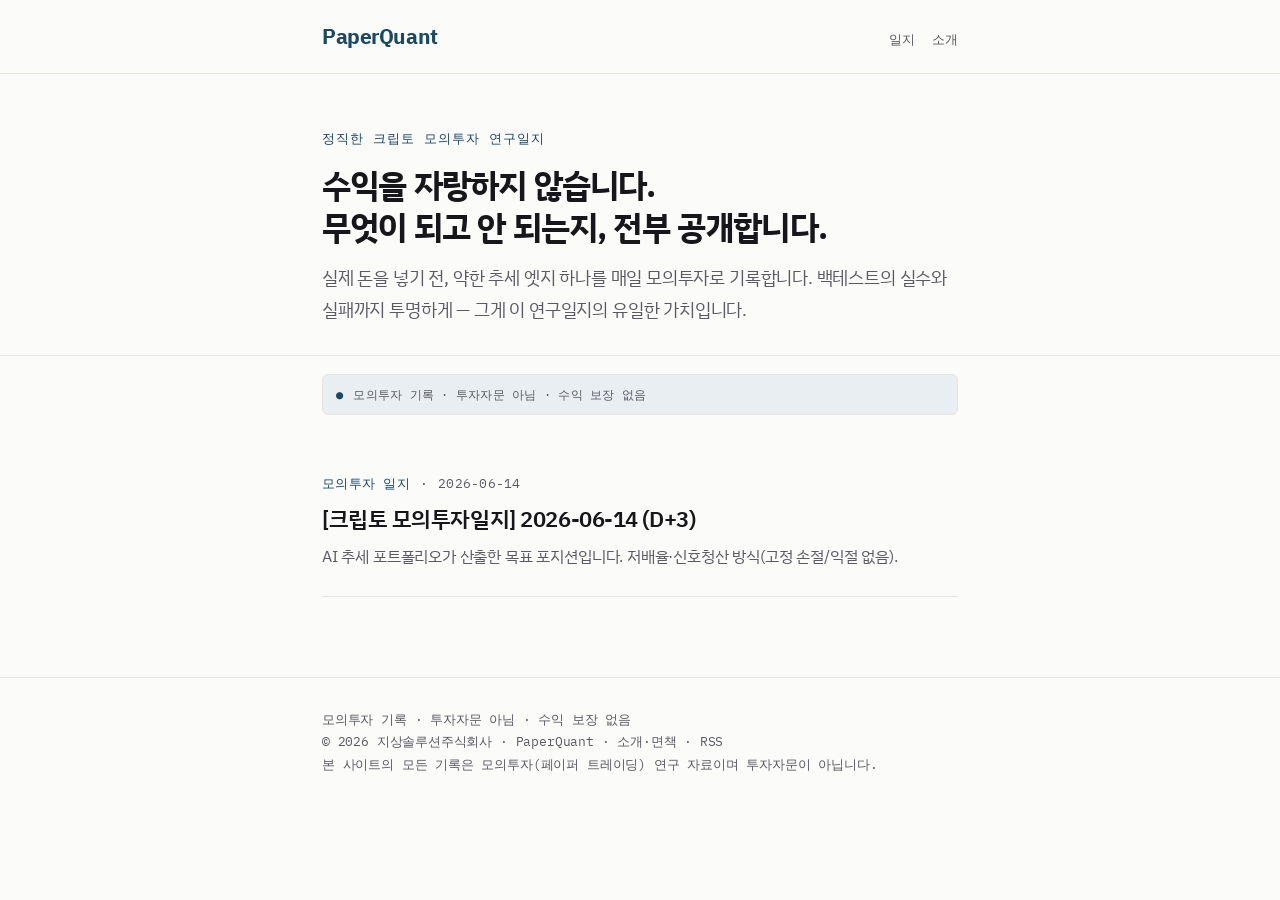
==== index.html @ 81687cf3 "자동발행: index.html" ====
<!doctype html><html lang="ko"><head><meta charset="utf-8">
<meta name="viewport" content="width=device-width,initial-scale=1">
<title>PaperQuant — 정직한 크립토 모의투자 연구일지</title>
<meta name="description" content="수익을 자랑하지 않습니다. 무엇이 진짜 되고 무엇이 안 되는지 백테스트와 실시간 모의투자로 전부 공개하는 연구일지.">
<link rel="canonical" href="https://paperquant.com/">
<meta property="og:type" content="article"><meta property="og:title" content="PaperQuant — 정직한 크립토 모의투자 연구일지">
<meta property="og:description" content="수익을 자랑하지 않습니다. 무엇이 진짜 되고 무엇이 안 되는지 백테스트와 실시간 모의투자로 전부 공개하는 연구일지."><meta property="og:url" content="https://paperquant.com/">
<meta property="og:site_name" content="PaperQuant">
<link rel="preconnect" href="https://fonts.googleapis.com"><link rel="preconnect" href="https://fonts.gstatic.com" crossorigin>
<link href="https://fonts.googleapis.com/css2?family=IBM+Plex+Mono:wght@400;500&family=IBM+Plex+Sans+KR:wght@400;500;600;700&display=swap" rel="stylesheet">
<link rel="stylesheet" href="/style.css">
</head><body><header class="site-head"><div class="wrap">
<div class="brand"><a href="/">Paper<b>Quant</b></a></div>
<nav class="nav"><a href="/">일지</a><a href="/about.html">소개</a></nav>
</div></header><section class="hero"><div class="wrap">
<div class="eyebrow">정직한 크립토 모의투자 연구일지</div>
<h1>수익을 자랑하지 않습니다.<br>무엇이 되고 안 되는지, 전부 공개합니다.</h1>
<p>실제 돈을 넣기 전, 약한 추세 엣지 하나를 매일 모의투자로 기록합니다. 백테스트의 실수와 실패까지 투명하게 — 그게 이 연구일지의 유일한 가치입니다.</p>
</div></section><main class="wrap"><div class="strip"><span class="dot">●</span>모의투자 기록 · 투자자문 아님 · 수익 보장 없음</div>
<section class="list"><article class="post-item">
<div class="meta"><span class="cat">모의투자 일지</span><span>·</span><span>2026-06-14</span></div>
<h2><a href="/posts/2026-06-14.html">[크립토 모의투자일지] 2026-06-14 (D+3)</a></h2>
<p class="sum">AI 추세 포트폴리오가 산출한 목표 포지션입니다. 저배율·신호청산 방식(고정 손절/익절 없음).</p></article></section></main><footer class="site-foot"><div class="wrap">
모의투자 기록 · 투자자문 아님 · 수익 보장 없음<br>
© 2026 지상솔루션주식회사 · PaperQuant · <a href="/about.html">소개·면책</a> · <a href="/rss.xml">RSS</a><br>
본 사이트의 모든 기록은 모의투자(페이퍼 트레이딩) 연구 자료이며 투자자문이 아닙니다.
</div></footer></body></html>
---- style.css ----
/* PaperQuant — 정직한 모의투자 연구일지 */
:root{
  --paper:#FBFBF9; --card:#FFFFFF; --ink:#17171B; --muted:#5A5A63;
  --accent:#1B4965; --accent-soft:#E8EEF2;
  --up:#1E7A52; --down:#B23A2E; --hair:#E6E4DD;
  --mono:"IBM Plex Mono",ui-monospace,SFMono-Regular,Menlo,monospace;
  --sans:"IBM Plex Sans KR","IBM Plex Sans",system-ui,-apple-system,"Apple SD Gothic Neo",sans-serif;
  --wrap:680px;
}
*{box-sizing:border-box}
html{-webkit-text-size-adjust:100%}
body{margin:0;background:var(--paper);color:var(--ink);font-family:var(--sans);
  font-size:18px;line-height:1.75;font-weight:400;letter-spacing:-.01em;
  text-rendering:optimizeLegibility;-webkit-font-smoothing:antialiased}
a{color:var(--accent);text-decoration:none}
a:hover{text-decoration:underline;text-underline-offset:3px}
.wrap{max-width:var(--wrap);margin:0 auto;padding:0 22px}

/* header */
.site-head{border-bottom:1px solid var(--hair);background:var(--paper);position:sticky;top:0;z-index:10}
.site-head .wrap{display:flex;align-items:baseline;justify-content:space-between;padding-top:18px;padding-bottom:18px}
.brand{font-weight:700;font-size:21px;letter-spacing:-.02em;color:var(--ink)}
.brand b{color:var(--accent)}
.nav{font-family:var(--mono);font-size:13px}
.nav a{color:var(--muted);margin-left:18px}

/* transparency strip — signature */
.strip{font-family:var(--mono);font-size:12px;letter-spacing:.02em;color:var(--muted);
  background:var(--accent-soft);border:1px solid var(--hair);border-radius:6px;
  padding:9px 13px;margin:18px 0;display:flex;gap:10px;flex-wrap:wrap;align-items:center}
.strip .dot{color:var(--accent)}

/* hero */
.hero{padding:54px 0 30px;border-bottom:1px solid var(--hair)}
.eyebrow{font-family:var(--mono);font-size:12.5px;letter-spacing:.08em;text-transform:uppercase;color:var(--accent)}
.hero h1{font-size:33px;line-height:1.28;font-weight:700;letter-spacing:-.025em;margin:14px 0 14px}
.hero p{font-size:18px;color:var(--muted);margin:0;max-width:60ch}

/* post list */
.list{padding:14px 0 40px}
.post-item{padding:26px 0;border-bottom:1px solid var(--hair)}
.post-item .meta{font-family:var(--mono);font-size:12.5px;color:var(--muted);letter-spacing:.02em;display:flex;gap:10px;flex-wrap:wrap}
.post-item .cat{color:var(--accent)}
.post-item h2{font-size:22px;line-height:1.4;font-weight:600;letter-spacing:-.02em;margin:9px 0 7px}
.post-item h2 a{color:var(--ink)}
.post-item .sum{color:var(--muted);font-size:16px;margin:0}

/* article */
.article{padding:40px 0 24px}
.article .eyebrow{margin-bottom:12px}
.article h1{font-size:30px;line-height:1.32;font-weight:700;letter-spacing:-.025em;margin:0 0 22px}
.article-body{font-size:18px}
.article-body h2{font-size:22px;font-weight:600;letter-spacing:-.02em;margin:40px 0 12px;line-height:1.4}
.article-body h3{font-size:18.5px;font-weight:600;margin:28px 0 8px}
.article-body p{margin:16px 0}
.article-body ul,.article-body ol{margin:16px 0;padding-left:22px}
.article-body li{margin:6px 0}
.article-body strong{font-weight:600}
.article-body em{color:var(--muted);font-style:normal;border-bottom:1px dotted var(--muted)}
.article-body blockquote{font-family:var(--mono);font-size:13.5px;line-height:1.7;color:var(--muted);
  background:var(--accent-soft);border-left:3px solid var(--accent);border-radius:0 6px 6px 0;
  margin:24px 0;padding:14px 16px}
.article-body code{font-family:var(--mono);font-size:.86em;background:#F1F0EB;padding:1px 5px;border-radius:4px}
.article-body hr{border:0;border-top:1px solid var(--hair);margin:30px 0}
.article-body table{width:100%;border-collapse:collapse;font-family:var(--mono);font-size:13.5px;margin:20px 0}
.article-body th,.article-body td{border:1px solid var(--hair);padding:8px 10px;text-align:left}
.article-body th{background:var(--accent-soft);color:var(--accent)}
.num-up{color:var(--up);font-family:var(--mono)}
.num-down{color:var(--down);font-family:var(--mono)}
.tags{font-family:var(--mono);font-size:12.5px;color:var(--muted);margin:22px 0 8px}

/* ad slot */
.adslot{margin:30px 0;min-height:1px}

/* footer */
.site-foot{border-top:1px solid var(--hair);margin-top:40px;padding:30px 0 60px}
.site-foot .wrap{font-family:var(--mono);font-size:12.5px;color:var(--muted);line-height:1.8}
.site-foot a{color:var(--muted)}
.back{font-family:var(--mono);font-size:13px;color:var(--accent);display:inline-block;margin:30px 0 0}

@media (max-width:560px){
  body{font-size:17px}
  .hero h1{font-size:27px}.article h1{font-size:25px}
  .nav a{margin-left:13px}
}
@media (prefers-reduced-motion:reduce){*{scroll-behavior:auto}}
:focus-visible{outline:2px solid var(--accent);outline-offset:2px}
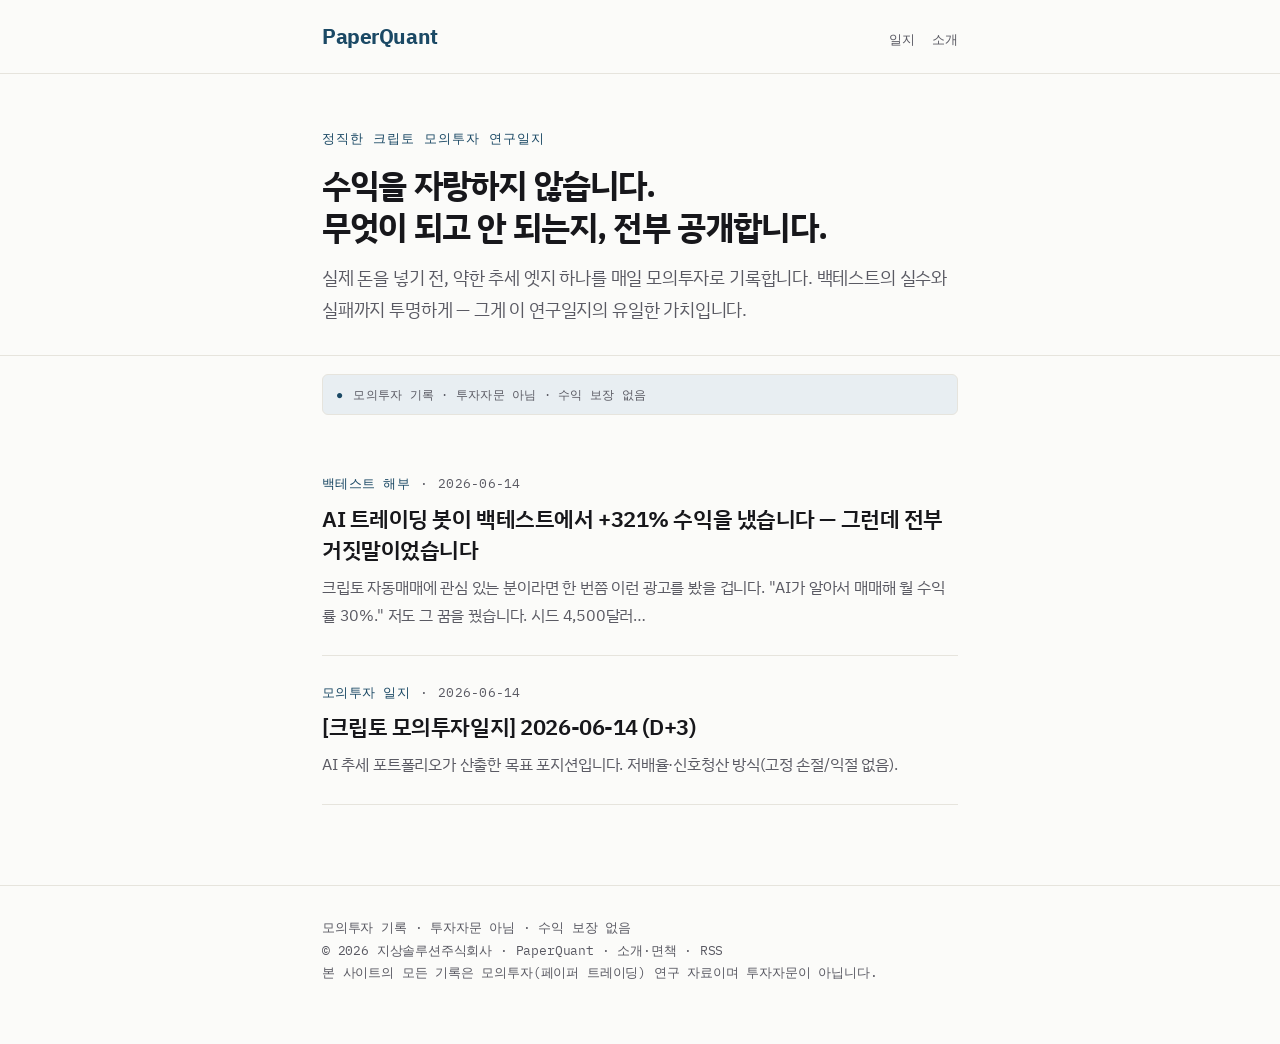
==== commit a0df682f: "자동발행: index.html" ====
--- a/index.html
+++ b/index.html
@@ -18,6 +18,9 @@
 <p>실제 돈을 넣기 전, 약한 추세 엣지 하나를 매일 모의투자로 기록합니다. 백테스트의 실수와 실패까지 투명하게 — 그게 이 연구일지의 유일한 가치입니다.</p>
 </div></section><main class="wrap"><div class="strip"><span class="dot">●</span>모의투자 기록 · 투자자문 아님 · 수익 보장 없음</div>
 <section class="list"><article class="post-item">
+<div class="meta"><span class="cat">백테스트 해부</span><span>·</span><span>2026-06-14</span></div>
+<h2><a href="/posts/ai-321.html">AI 트레이딩 봇이 백테스트에서 +321% 수익을 냈습니다 — 그런데 전부 거짓말이었습니다</a></h2>
+<p class="sum">크립토 자동매매에 관심 있는 분이라면 한 번쯤 이런 광고를 봤을 겁니다. &quot;AI가 알아서 매매해 월 수익률 30%.&quot; 저도 그 꿈을 꿨습니다. 시드 4,500달러…</p></article><article class="post-item">
 <div class="meta"><span class="cat">모의투자 일지</span><span>·</span><span>2026-06-14</span></div>
 <h2><a href="/posts/2026-06-14.html">[크립토 모의투자일지] 2026-06-14 (D+3)</a></h2>
 <p class="sum">AI 추세 포트폴리오가 산출한 목표 포지션입니다. 저배율·신호청산 방식(고정 손절/익절 없음).</p></article></section></main><footer class="site-foot"><div class="wrap">
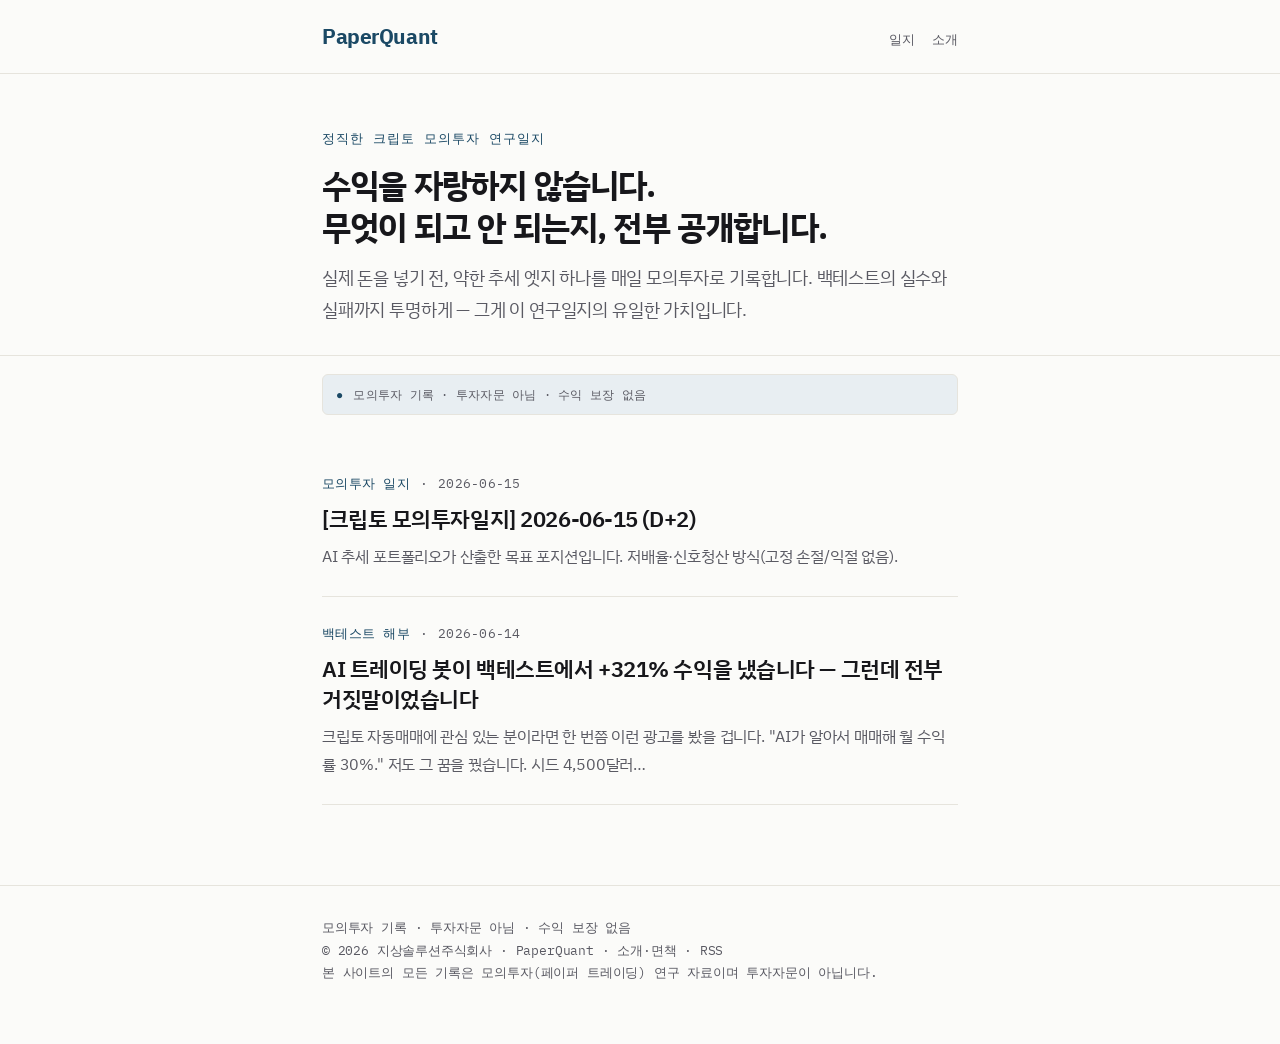
==== commit 878179f3: "자동발행: index.html" ====
--- a/index.html
+++ b/index.html
@@ -18,12 +18,12 @@
 <p>실제 돈을 넣기 전, 약한 추세 엣지 하나를 매일 모의투자로 기록합니다. 백테스트의 실수와 실패까지 투명하게 — 그게 이 연구일지의 유일한 가치입니다.</p>
 </div></section><main class="wrap"><div class="strip"><span class="dot">●</span>모의투자 기록 · 투자자문 아님 · 수익 보장 없음</div>
 <section class="list"><article class="post-item">
+<div class="meta"><span class="cat">모의투자 일지</span><span>·</span><span>2026-06-15</span></div>
+<h2><a href="/posts/2026-06-15.html">[크립토 모의투자일지] 2026-06-15 (D+2)</a></h2>
+<p class="sum">AI 추세 포트폴리오가 산출한 목표 포지션입니다. 저배율·신호청산 방식(고정 손절/익절 없음).</p></article><article class="post-item">
 <div class="meta"><span class="cat">백테스트 해부</span><span>·</span><span>2026-06-14</span></div>
 <h2><a href="/posts/ai-321.html">AI 트레이딩 봇이 백테스트에서 +321% 수익을 냈습니다 — 그런데 전부 거짓말이었습니다</a></h2>
-<p class="sum">크립토 자동매매에 관심 있는 분이라면 한 번쯤 이런 광고를 봤을 겁니다. &quot;AI가 알아서 매매해 월 수익률 30%.&quot; 저도 그 꿈을 꿨습니다. 시드 4,500달러…</p></article><article class="post-item">
-<div class="meta"><span class="cat">모의투자 일지</span><span>·</span><span>2026-06-14</span></div>
-<h2><a href="/posts/2026-06-14.html">[크립토 모의투자일지] 2026-06-14 (D+3)</a></h2>
-<p class="sum">AI 추세 포트폴리오가 산출한 목표 포지션입니다. 저배율·신호청산 방식(고정 손절/익절 없음).</p></article></section></main><footer class="site-foot"><div class="wrap">
+<p class="sum">크립토 자동매매에 관심 있는 분이라면 한 번쯤 이런 광고를 봤을 겁니다. &quot;AI가 알아서 매매해 월 수익률 30%.&quot; 저도 그 꿈을 꿨습니다. 시드 4,500달러…</p></article></section></main><footer class="site-foot"><div class="wrap">
 모의투자 기록 · 투자자문 아님 · 수익 보장 없음<br>
 © 2026 지상솔루션주식회사 · PaperQuant · <a href="/about.html">소개·면책</a> · <a href="/rss.xml">RSS</a><br>
 본 사이트의 모든 기록은 모의투자(페이퍼 트레이딩) 연구 자료이며 투자자문이 아닙니다.
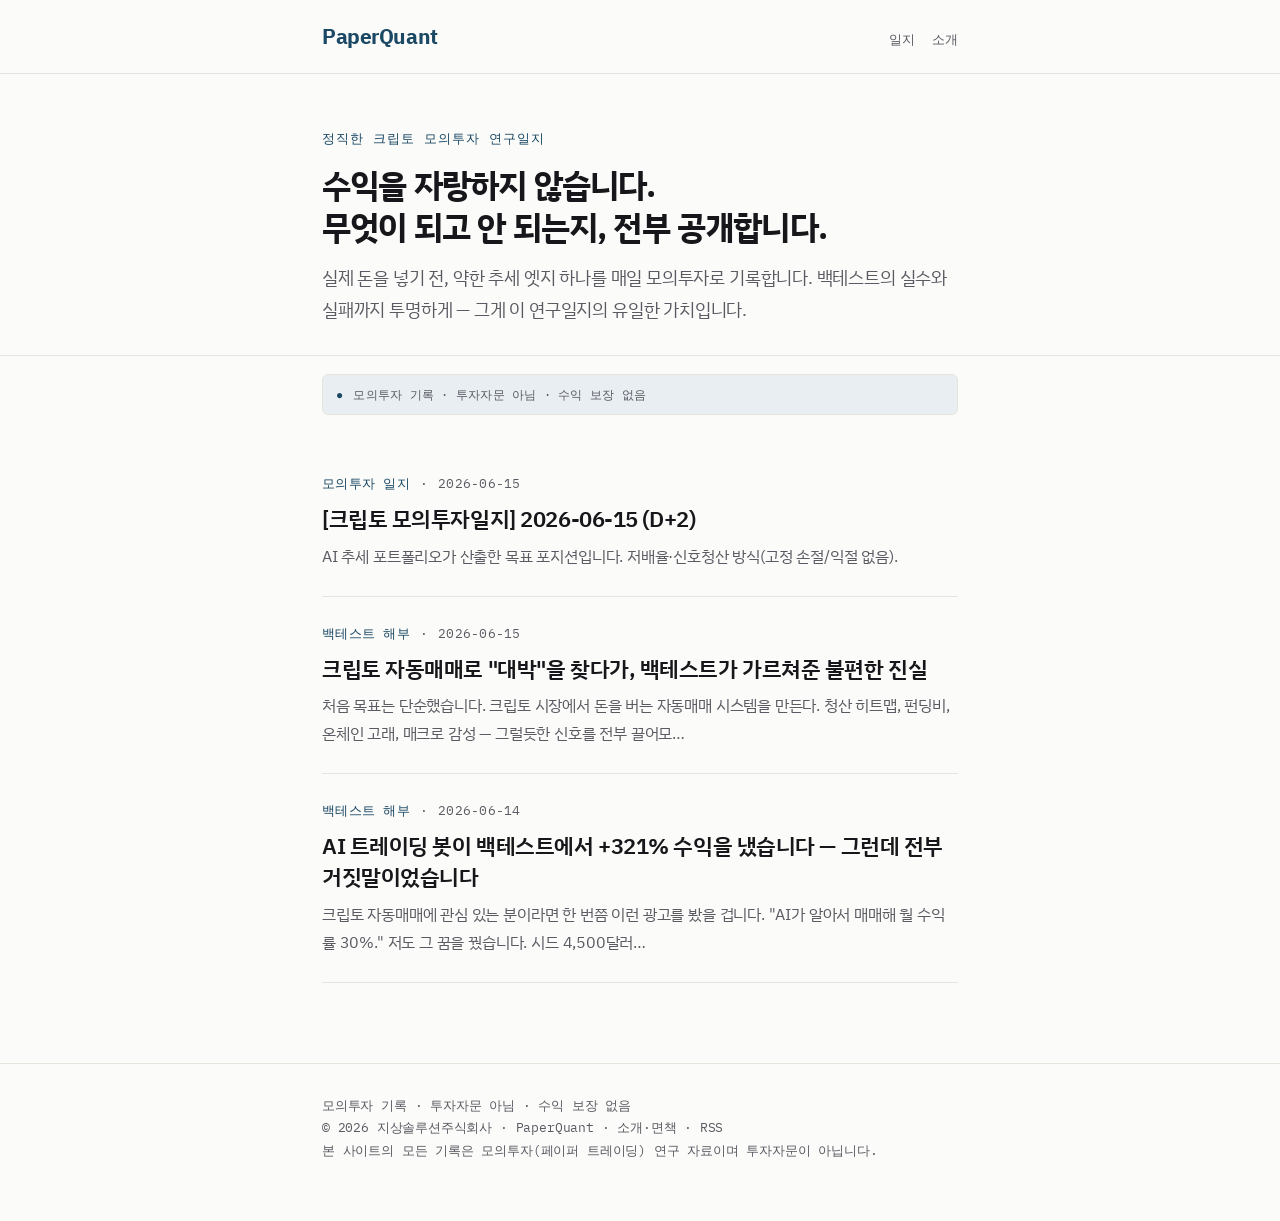
==== commit 4396b3f6: "자동발행: index.html" ====
--- a/index.html
+++ b/index.html
@@ -21,6 +21,9 @@
 <div class="meta"><span class="cat">모의투자 일지</span><span>·</span><span>2026-06-15</span></div>
 <h2><a href="/posts/2026-06-15.html">[크립토 모의투자일지] 2026-06-15 (D+2)</a></h2>
 <p class="sum">AI 추세 포트폴리오가 산출한 목표 포지션입니다. 저배율·신호청산 방식(고정 손절/익절 없음).</p></article><article class="post-item">
+<div class="meta"><span class="cat">백테스트 해부</span><span>·</span><span>2026-06-15</span></div>
+<h2><a href="/posts/honest-backtest-journey.html">크립토 자동매매로 &quot;대박&quot;을 찾다가, 백테스트가 가르쳐준 불편한 진실</a></h2>
+<p class="sum">처음 목표는 단순했습니다. 크립토 시장에서 돈을 버는 자동매매 시스템을 만든다. 청산 히트맵, 펀딩비, 온체인 고래, 매크로 감성 — 그럴듯한 신호를 전부 끌어모…</p></article><article class="post-item">
 <div class="meta"><span class="cat">백테스트 해부</span><span>·</span><span>2026-06-14</span></div>
 <h2><a href="/posts/ai-321.html">AI 트레이딩 봇이 백테스트에서 +321% 수익을 냈습니다 — 그런데 전부 거짓말이었습니다</a></h2>
 <p class="sum">크립토 자동매매에 관심 있는 분이라면 한 번쯤 이런 광고를 봤을 겁니다. &quot;AI가 알아서 매매해 월 수익률 30%.&quot; 저도 그 꿈을 꿨습니다. 시드 4,500달러…</p></article></section></main><footer class="site-foot"><div class="wrap">
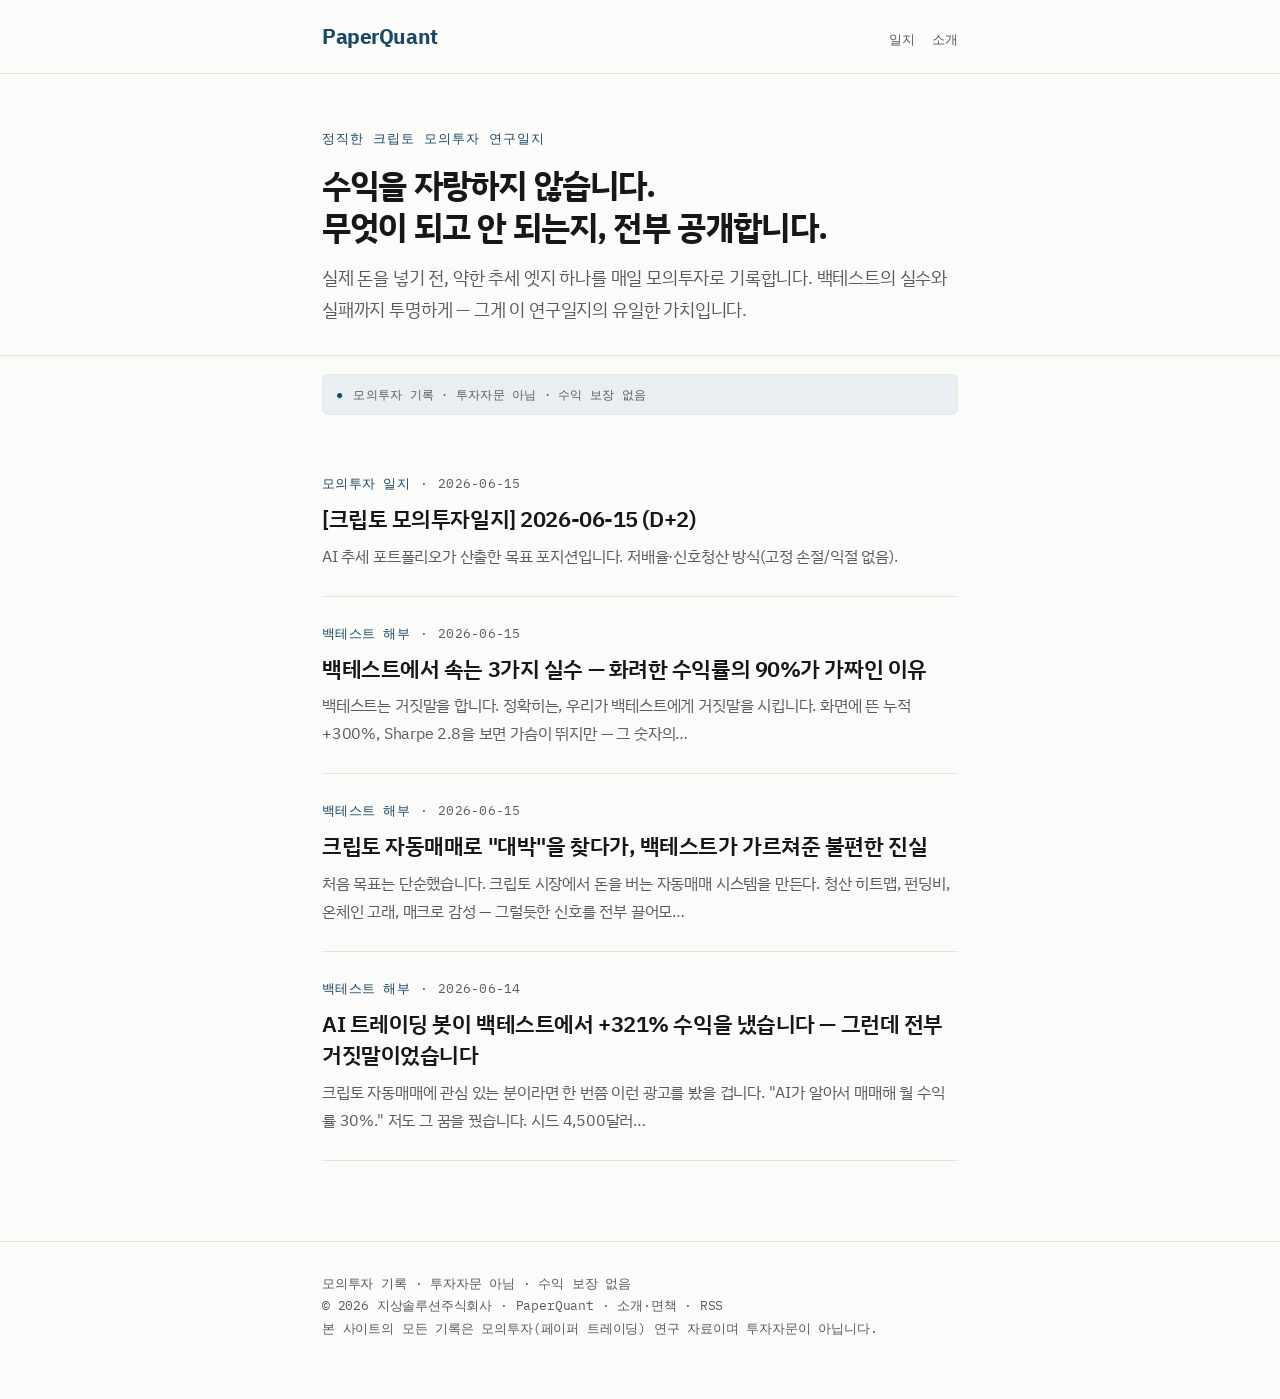
==== commit 8d2dc4e4: "자동발행: index.html" ====
--- a/index.html
+++ b/index.html
@@ -22,10 +22,13 @@
 <h2><a href="/posts/2026-06-15.html">[크립토 모의투자일지] 2026-06-15 (D+2)</a></h2>
 <p class="sum">AI 추세 포트폴리오가 산출한 목표 포지션입니다. 저배율·신호청산 방식(고정 손절/익절 없음).</p></article><article class="post-item">
 <div class="meta"><span class="cat">백테스트 해부</span><span>·</span><span>2026-06-15</span></div>
+<h2><a href="/posts/backtest-3-mistakes.html">백테스트에서 속는 3가지 실수 — 화려한 수익률의 90%가 가짜인 이유</a></h2>
+<p class="sum">백테스트는 거짓말을 합니다. 정확히는, 우리가 백테스트에게 거짓말을 시킵니다. 화면에 뜬 누적 +300%, Sharpe 2.8을 보면 가슴이 뛰지만 — 그 숫자의…</p></article><article class="post-item">
+<div class="meta"><span class="cat">백테스트 해부</span><span>·</span><span>2026-06-15</span></div>
 <h2><a href="/posts/honest-backtest-journey.html">크립토 자동매매로 &quot;대박&quot;을 찾다가, 백테스트가 가르쳐준 불편한 진실</a></h2>
 <p class="sum">처음 목표는 단순했습니다. 크립토 시장에서 돈을 버는 자동매매 시스템을 만든다. 청산 히트맵, 펀딩비, 온체인 고래, 매크로 감성 — 그럴듯한 신호를 전부 끌어모…</p></article><article class="post-item">
 <div class="meta"><span class="cat">백테스트 해부</span><span>·</span><span>2026-06-14</span></div>
-<h2><a href="/posts/ai-321.html">AI 트레이딩 봇이 백테스트에서 +321% 수익을 냈습니다 — 그런데 전부 거짓말이었습니다</a></h2>
+<h2><a href="/posts/fake-backtest-321-percent.html">AI 트레이딩 봇이 백테스트에서 +321% 수익을 냈습니다 — 그런데 전부 거짓말이었습니다</a></h2>
 <p class="sum">크립토 자동매매에 관심 있는 분이라면 한 번쯤 이런 광고를 봤을 겁니다. &quot;AI가 알아서 매매해 월 수익률 30%.&quot; 저도 그 꿈을 꿨습니다. 시드 4,500달러…</p></article></section></main><footer class="site-foot"><div class="wrap">
 모의투자 기록 · 투자자문 아님 · 수익 보장 없음<br>
 © 2026 지상솔루션주식회사 · PaperQuant · <a href="/about.html">소개·면책</a> · <a href="/rss.xml">RSS</a><br>
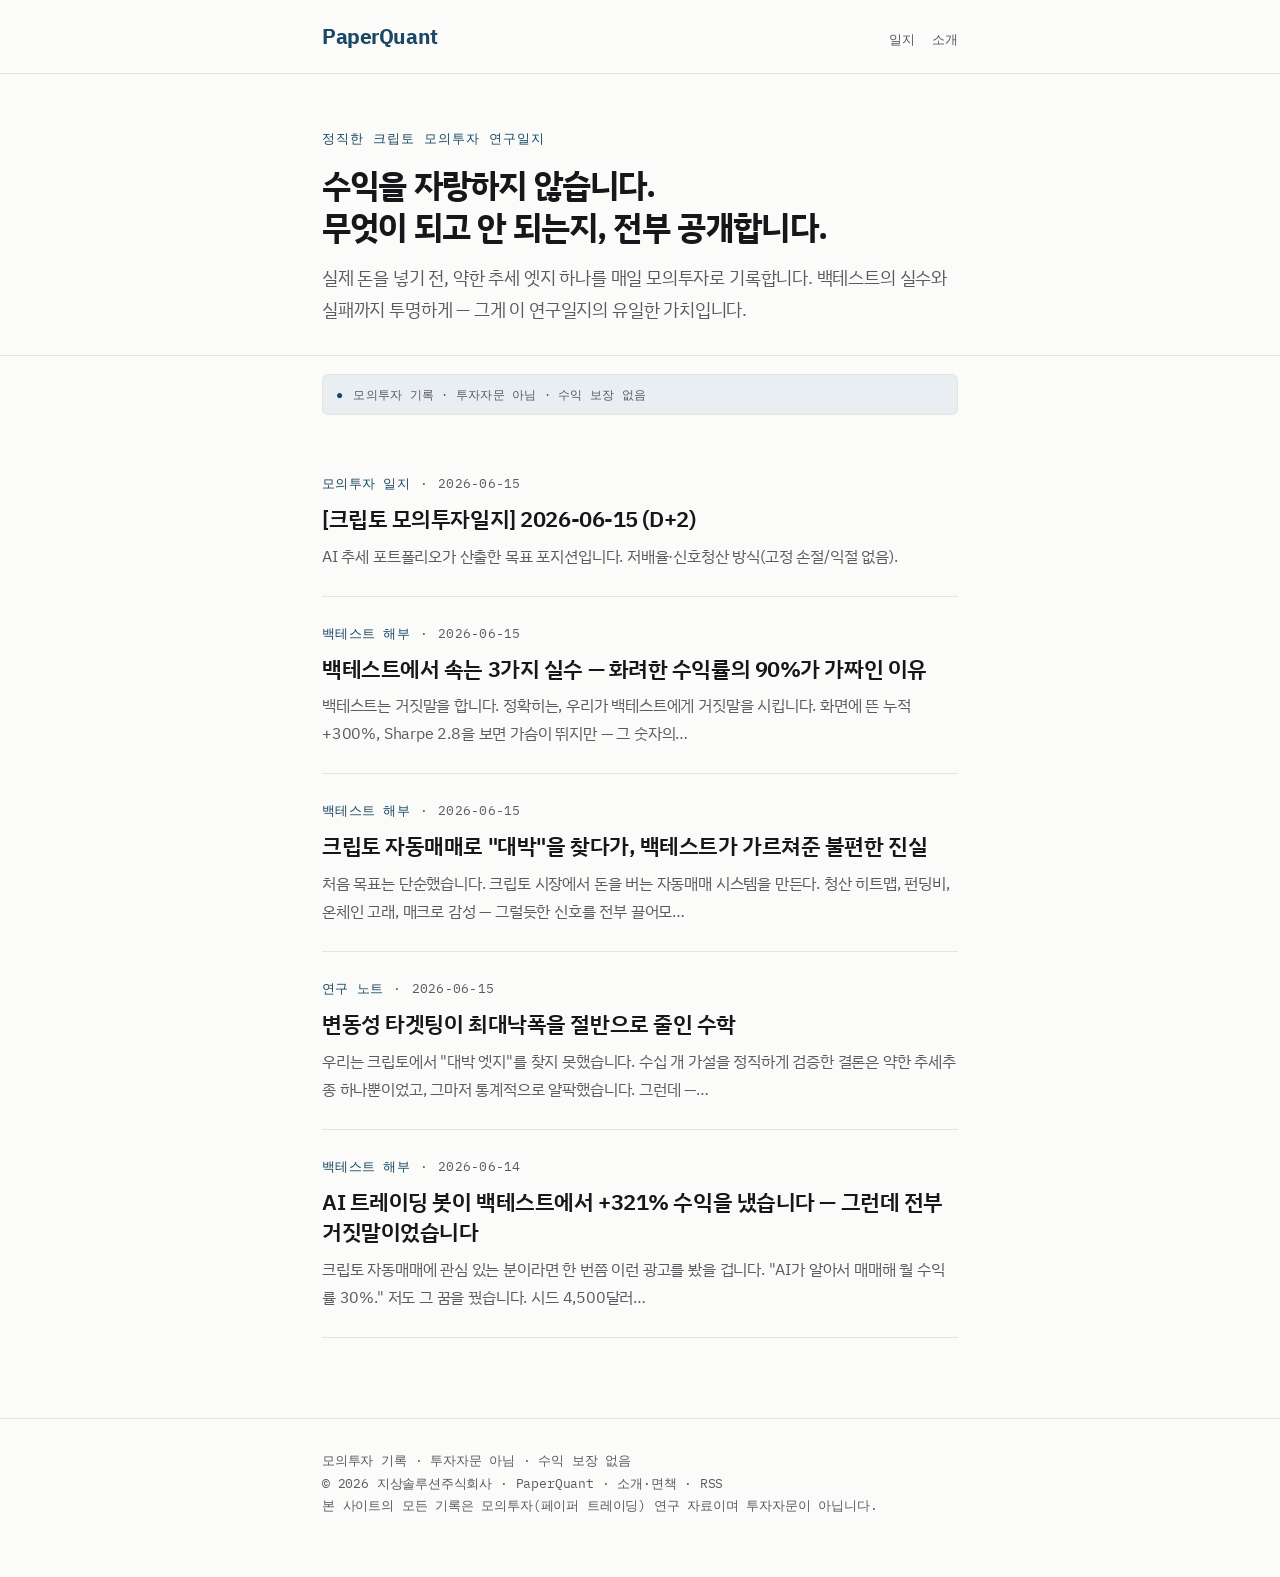
==== commit fbcd0a8f: "자동발행: index.html" ====
--- a/index.html
+++ b/index.html
@@ -27,6 +27,9 @@
 <div class="meta"><span class="cat">백테스트 해부</span><span>·</span><span>2026-06-15</span></div>
 <h2><a href="/posts/honest-backtest-journey.html">크립토 자동매매로 &quot;대박&quot;을 찾다가, 백테스트가 가르쳐준 불편한 진실</a></h2>
 <p class="sum">처음 목표는 단순했습니다. 크립토 시장에서 돈을 버는 자동매매 시스템을 만든다. 청산 히트맵, 펀딩비, 온체인 고래, 매크로 감성 — 그럴듯한 신호를 전부 끌어모…</p></article><article class="post-item">
+<div class="meta"><span class="cat">연구 노트</span><span>·</span><span>2026-06-15</span></div>
+<h2><a href="/posts/volatility-targeting-math.html">변동성 타겟팅이 최대낙폭을 절반으로 줄인 수학</a></h2>
+<p class="sum">우리는 크립토에서 &quot;대박 엣지&quot;를 찾지 못했습니다. 수십 개 가설을 정직하게 검증한 결론은 약한 추세추종 하나뿐이었고, 그마저 통계적으로 얄팍했습니다. 그런데 —…</p></article><article class="post-item">
 <div class="meta"><span class="cat">백테스트 해부</span><span>·</span><span>2026-06-14</span></div>
 <h2><a href="/posts/fake-backtest-321-percent.html">AI 트레이딩 봇이 백테스트에서 +321% 수익을 냈습니다 — 그런데 전부 거짓말이었습니다</a></h2>
 <p class="sum">크립토 자동매매에 관심 있는 분이라면 한 번쯤 이런 광고를 봤을 겁니다. &quot;AI가 알아서 매매해 월 수익률 30%.&quot; 저도 그 꿈을 꿨습니다. 시드 4,500달러…</p></article></section></main><footer class="site-foot"><div class="wrap">
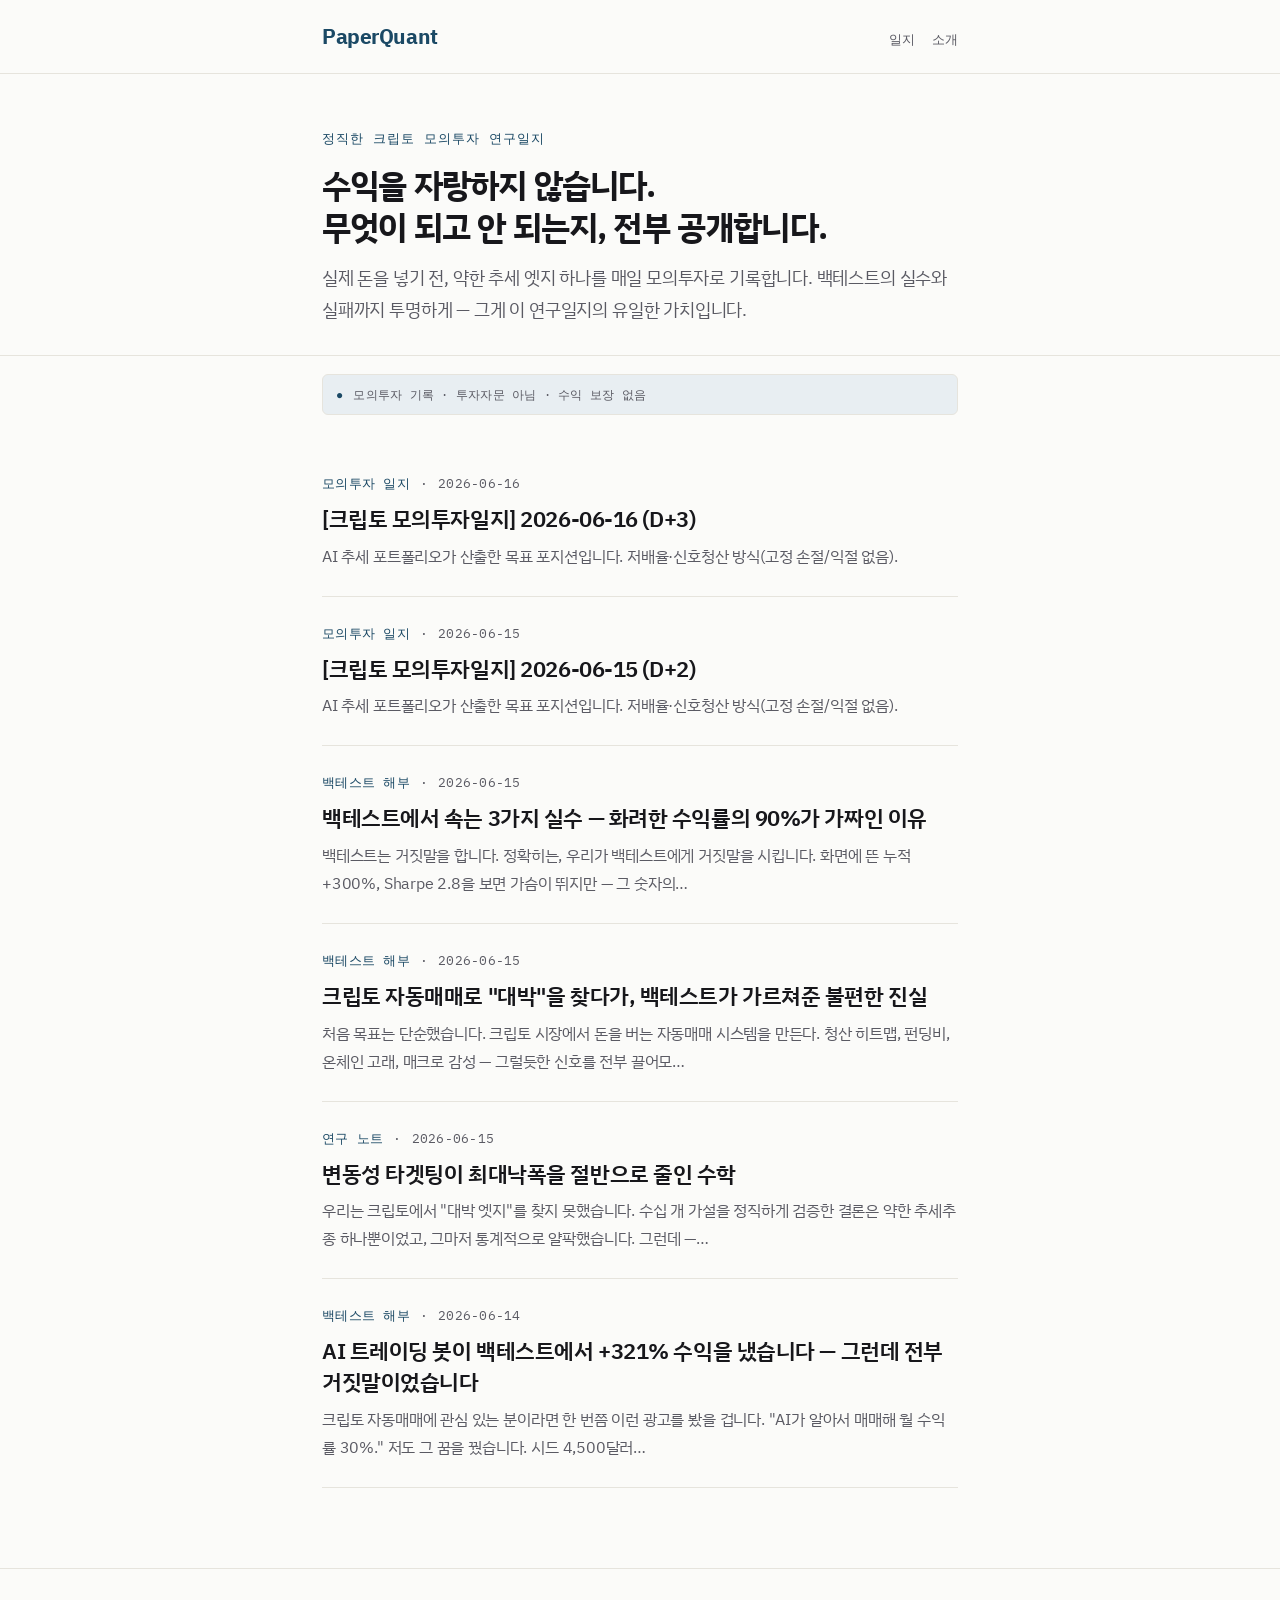
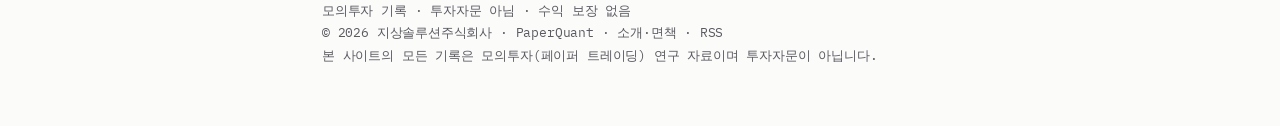
==== commit 3551a64f: "자동발행: index.html" ====
--- a/index.html
+++ b/index.html
@@ -18,6 +18,9 @@
 <p>실제 돈을 넣기 전, 약한 추세 엣지 하나를 매일 모의투자로 기록합니다. 백테스트의 실수와 실패까지 투명하게 — 그게 이 연구일지의 유일한 가치입니다.</p>
 </div></section><main class="wrap"><div class="strip"><span class="dot">●</span>모의투자 기록 · 투자자문 아님 · 수익 보장 없음</div>
 <section class="list"><article class="post-item">
+<div class="meta"><span class="cat">모의투자 일지</span><span>·</span><span>2026-06-16</span></div>
+<h2><a href="/posts/2026-06-16.html">[크립토 모의투자일지] 2026-06-16 (D+3)</a></h2>
+<p class="sum">AI 추세 포트폴리오가 산출한 목표 포지션입니다. 저배율·신호청산 방식(고정 손절/익절 없음).</p></article><article class="post-item">
 <div class="meta"><span class="cat">모의투자 일지</span><span>·</span><span>2026-06-15</span></div>
 <h2><a href="/posts/2026-06-15.html">[크립토 모의투자일지] 2026-06-15 (D+2)</a></h2>
 <p class="sum">AI 추세 포트폴리오가 산출한 목표 포지션입니다. 저배율·신호청산 방식(고정 손절/익절 없음).</p></article><article class="post-item">
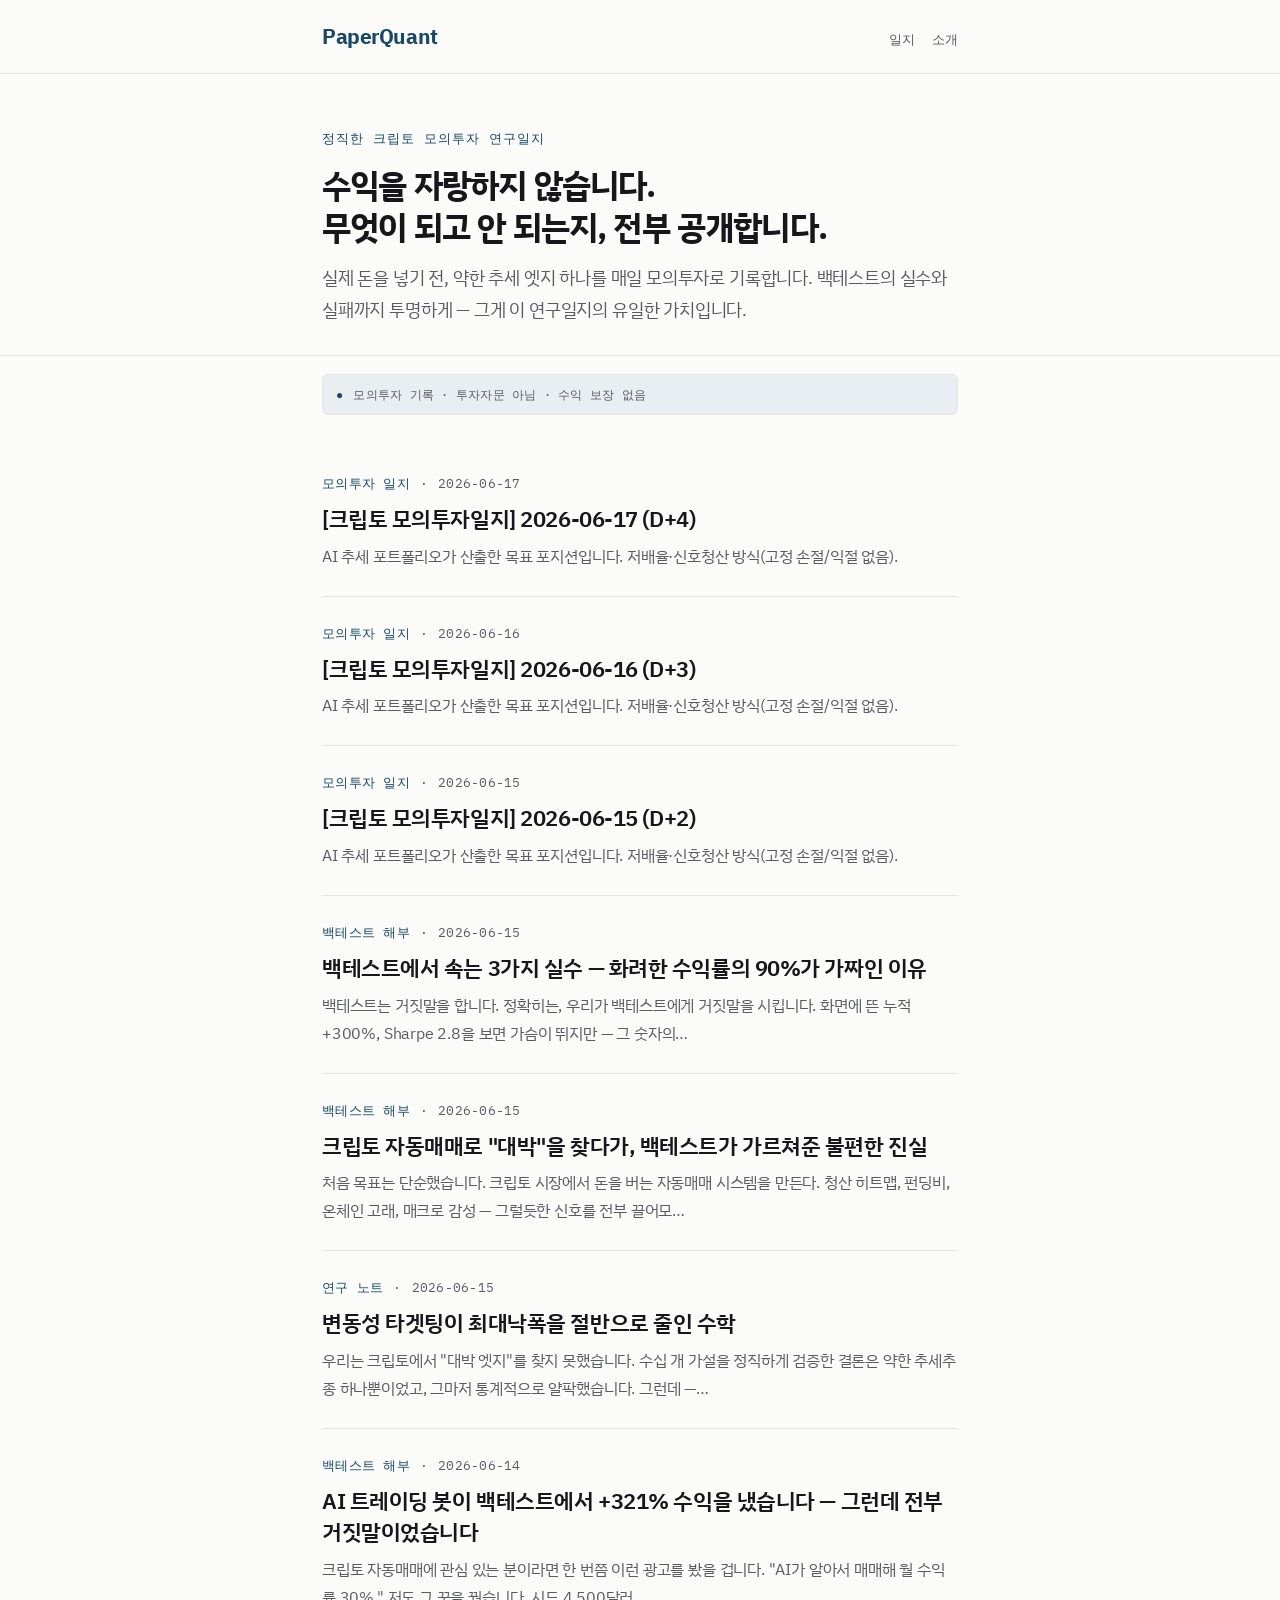
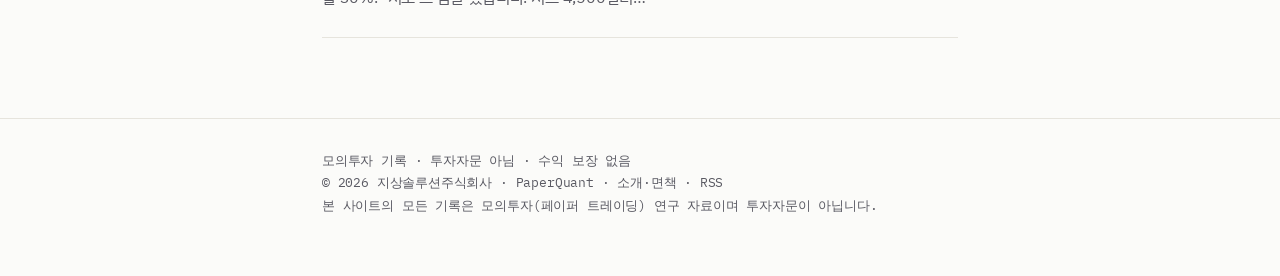
==== commit 180f7dc9: "자동발행: index.html" ====
--- a/index.html
+++ b/index.html
@@ -18,6 +18,9 @@
 <p>실제 돈을 넣기 전, 약한 추세 엣지 하나를 매일 모의투자로 기록합니다. 백테스트의 실수와 실패까지 투명하게 — 그게 이 연구일지의 유일한 가치입니다.</p>
 </div></section><main class="wrap"><div class="strip"><span class="dot">●</span>모의투자 기록 · 투자자문 아님 · 수익 보장 없음</div>
 <section class="list"><article class="post-item">
+<div class="meta"><span class="cat">모의투자 일지</span><span>·</span><span>2026-06-17</span></div>
+<h2><a href="/posts/2026-06-17.html">[크립토 모의투자일지] 2026-06-17 (D+4)</a></h2>
+<p class="sum">AI 추세 포트폴리오가 산출한 목표 포지션입니다. 저배율·신호청산 방식(고정 손절/익절 없음).</p></article><article class="post-item">
 <div class="meta"><span class="cat">모의투자 일지</span><span>·</span><span>2026-06-16</span></div>
 <h2><a href="/posts/2026-06-16.html">[크립토 모의투자일지] 2026-06-16 (D+3)</a></h2>
 <p class="sum">AI 추세 포트폴리오가 산출한 목표 포지션입니다. 저배율·신호청산 방식(고정 손절/익절 없음).</p></article><article class="post-item">
